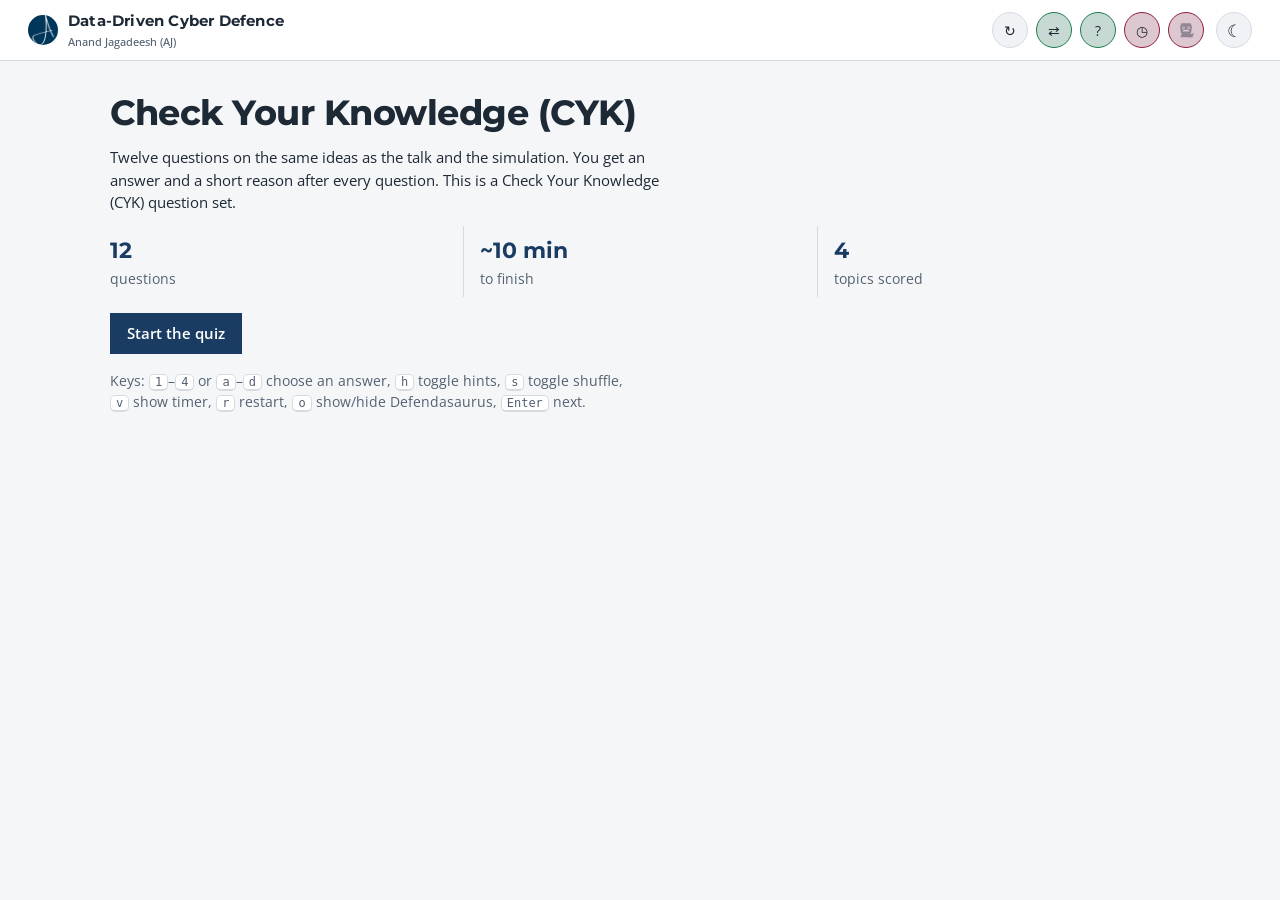
==== cyk.html @ dbe79b15 "Calling all quiz stuff as CYK (Check Your Knowledge) instead of practice quiz. Also, changing the ti" ====
<!doctype html>
<html lang="en" data-theme="light">
<head>
  <meta charset="utf-8">
  <meta name="viewport" content="width=device-width,initial-scale=1,viewport-fit=cover">
  <title>Data-Driven Cyber Defence | Check Your Knowledge (CYK) | Anand Jagadeesh (AJ)</title>
  <link rel="icon" href="favicons/favicon.ico">
  <link rel="preconnect" href="https://fonts.googleapis.com">
  <link rel="preconnect" href="https://fonts.gstatic.com" crossorigin>
  <link rel="stylesheet" href="https://fonts.googleapis.com/css2?family=Montserrat:wght@400;500;600;700;800&family=Open+Sans:wght@400;500;600;700;800&display=swap">
  <link rel="stylesheet" href="css/cyk.css">
  <link rel="stylesheet" href="css/toggle_status.css">
  <link rel="stylesheet" href="css/defendasaurus.css">
</head>
<body>
<header class="top">
  <div class="brand"><img class="brand-icon" src="favicons/favicon.png" alt="" aria-hidden="true"><span><a class="brand-home" href="index.html">Data-Driven Cyber Defence</a><small><a href="https://anandj.xyz">Anand Jagadeesh (AJ)</a></small></span></div>
  <div class="quiz-tools" aria-label="Quiz controls">
    <button class="btn" type="button" id="resetQuiz" data-shortcut="r" aria-keyshortcuts="r" title="Restart quiz (r)" aria-label="Restart quiz">↻</button>
    <button class="btn toggle-status" type="button" id="shuffleToggle" data-shortcut="s" aria-keyshortcuts="s" aria-pressed="true" title="Shuffle question and answer order (s)" aria-label="Shuffle question and answer order">⇄</button>
    <button class="btn toggle-status" type="button" id="hintToggle" data-shortcut="h" aria-keyshortcuts="h" aria-pressed="true" title="Disable hints (h)" aria-label="Disable hints">?</button>
    <button class="btn toggle-status" type="button" id="timerToggle" data-shortcut="v" aria-keyshortcuts="v" aria-expanded="false" aria-controls="timerPanel" title="Show timer (v)" aria-label="Show timer">◷</button>
    <span class="timer-panel" id="timerPanel" hidden>
      <span class="pace" id="quizPace" aria-label="Quiz elapsed time"><b id="quizClock">00:00</b><span> / 10:00</span></span>
    </span>
  </div>
  <button class="btn theme-btn" id="themeSwitch" data-shortcut="t" aria-keyshortcuts="t" aria-pressed="false" aria-label="Switch to dark theme" title="Switch theme (t)">☾</button>
</header>
<main id="app" aria-live="polite"></main>
<script src="js/cyk.js"></script>
<script src="js/defendasaurus.js" data-default-visible="false" data-answer-feedback="true"></script>
</body>
</html>
---- css/cyk.css ----
:root{box-sizing:border-box}html{scroll-padding-top:env(safe-area-inset-top,0px)}body{margin:0;padding:0;font:14px -apple-system,BlinkMacSystemFont,sans-serif}img{max-width:100%}[hidden]:not([hidden=until-found i]){display:none!important}

/* Layout: one centred column, top bar with theme switch, one question per screen, results grouped by topic. */
:root{
  color-scheme:light;
  --bg:#f5f6f8;--surface:#ffffff;--surface2:#f0f2f5;--line:#d6dbe2;--text:#1e2936;--muted:#536171;
  --navy:#1a3c63;--green:#1f7a4d;--maroon:#8f1d3f;--orange:#df8420;--purple:#5b2c72;
  --accent:var(--navy);--accent-ink:#ffffff;--good:var(--green);--bad:var(--maroon);--warn:var(--orange);--warn-ink:#5a3004;
  --good-bg:#e3f2ea;--bad-bg:#f7e4ea;--focus:var(--orange);--top:#ffffff;--shadow:0 4px 14px rgba(26,40,58,.08);
  --g-t:var(--green);--m-t:var(--maroon);--n-t:var(--navy);--p-t:var(--purple);
  --display:"Montserrat",Arial,sans-serif;--body:"Open Sans",Arial,sans-serif;--mono:monospace;
}
:root[data-theme="dark"]{
  color-scheme:dark;
  --bg:#111820;--surface:#1b2632;--surface2:#222f3d;--line:#394653;--text:#edf1f5;--muted:#b0bbc7;
  --g-t:color-mix(in srgb,var(--green) 50%,#fff);--m-t:color-mix(in srgb,var(--maroon) 45%,#fff);
  --n-t:color-mix(in srgb,var(--navy) 38%,#fff);--p-t:color-mix(in srgb,var(--purple) 45%,#fff);
  --accent:color-mix(in srgb,var(--navy) 70%,#fff);--accent-ink:#06101c;--good:#5fcf93;--bad:#ee8fab;--warn:#df8420;--warn-ink:#ffd9a8;
  --good-bg:#14301f;--bad-bg:#3a1824;--focus:#f0a04a;--top:#18222c;--shadow:0 4px 14px rgba(0,0,0,.2)
}
*{box-sizing:border-box;scrollbar-width:none;-ms-overflow-style:none}
*::-webkit-scrollbar{display:none;width:0;height:0}
body{display:flex;flex-direction:column;min-height:100vh;height:100vh;height:100svh;overflow:hidden;background:var(--bg);color:var(--text);font-family:var(--body);font-size:15px;line-height:1.5;margin:0;
  padding:env(safe-area-inset-top,0px) env(safe-area-inset-right,0px) env(safe-area-inset-bottom,0px) env(safe-area-inset-left,0px)}
.top{position:relative;flex:none;z-index:30;width:100%;margin:0;display:flex;justify-content:space-between;align-items:center;gap:12px;padding:10px 28px;flex-wrap:wrap;background:var(--top);border-bottom:1px solid var(--line)}
.brand{display:flex;align-items:center;gap:10px;font-family:var(--display);font-size:15px;font-weight:700;letter-spacing:.2px;text-decoration:none;color:var(--text)}
.brand-home{color:inherit;text-decoration:none}
.brand-icon{width:30px;height:30px;flex:none;object-fit:cover;border-radius:50%}
.brand small{display:block;font-family:var(--body);font-size:11px;font-weight:500;letter-spacing:0;color:var(--muted);margin:1px 0 0}
.brand small a{color:inherit;text-decoration:none}
.btn{background:var(--surface2);color:var(--text);border:1px solid var(--line);border-radius:8px;padding:6px 11px;cursor:pointer;font-size:14px;min-height:36px}
.btn:hover{border-color:var(--muted)}
.btn.theme-btn{width:32px;height:32px;min-width:32px;margin:0;padding:0;display:grid;place-items:center;font-size:17px;line-height:1}
.top button.btn,.top a.btn{width:36px;height:36px;min-width:36px;padding:0;border-radius:50%;display:grid;place-items:center}
.quiz-tools{display:flex;align-items:center;gap:8px;margin-left:auto}
.top .quiz-tools button.btn{width:36px;height:36px;min-width:36px;min-height:36px;padding:0;border:1px solid var(--line);border-radius:50%;background:var(--surface2);color:var(--text);font-size:14px;font-weight:400;display:grid;place-items:center}
.timer-panel{display:flex;align-items:center;gap:8px}
.timer-panel[hidden]{display:none}
.pace{font-family:var(--mono);font-size:13px;color:var(--muted);padding:0 4px;white-space:nowrap}
.pace b{color:inherit}
.pace.on-pace{color:var(--good)}.pace.early{color:var(--n-t)}.pace.delayed{color:var(--warn)}
main{flex:1 1 auto;min-height:0;width:100%;max-width:1120px;overflow-y:auto;margin:0 auto;padding:clamp(16px,3vh,30px) 30px}
h1,h2{font-family:var(--display);line-height:1.2;text-wrap:balance;margin:0 0 12px}
h1{font-size:clamp(28px,6vw,35px);letter-spacing:-.5px;font-weight:750}
h2{font-size:clamp(21px,4.4vw,26px)}
p{margin:0 0 12px;max-width:65ch}
.muted{color:var(--muted)}
button{font-family:inherit}
:focus-visible{outline:3px solid var(--focus);outline-offset:2px}
.btn:not(.theme-btn):not(.ghost),.btn.primary{font:inherit;font-weight:600;border:1px solid transparent;background:var(--accent);color:var(--accent-ink);border-radius:0;padding:8px 16px;cursor:pointer;min-height:40px}
.btn.ghost{background:transparent;color:var(--accent);border-color:var(--line)}
.btn{border-radius:0}
.btn:disabled{opacity:.45;cursor:not-allowed}
.row{display:flex;gap:10px;flex-wrap:wrap;margin-top:16px}
.intro{padding:4px 0}
.facts{display:grid;grid-template-columns:repeat(auto-fit,minmax(150px,1fr));gap:0;margin:12px 0 16px}
.fact{background:transparent;border:0;border-left:1px solid var(--line);border-radius:0;padding:8px 16px}
.fact:first-child{border-left:0;padding-left:0}
.fact b{display:block;font-family:var(--display);font-size:22px;color:var(--accent)}
.fact span{font-size:14px;color:var(--muted)}
.opts-set{display:flex;flex-direction:column;gap:8px;margin:14px 0}
.opts-set label{display:flex;gap:10px;align-items:flex-start;font-size:15px;cursor:pointer}
.opts-set input{margin-top:4px;width:18px;height:18px;accent-color:var(--accent)}
.progress{display:flex;align-items:center;gap:12px;margin:0 0 10px;font-family:var(--mono);font-size:13px;color:var(--muted)}
.bar{flex:1;height:8px;background:var(--surface2);border-radius:999px;overflow:hidden;border:1px solid var(--line)}
.bar i{display:block;height:100%;background:var(--accent);width:0;transition:width .3s}
.card{background:transparent;border:0;border-radius:0;padding:8px 0}
.tag{display:inline-block;font-family:var(--mono);font-size:12px;letter-spacing:.06em;text-transform:uppercase;padding:3px 9px;border-radius:999px;border:1px solid var(--line);margin-bottom:12px}
.t-data{color:var(--g-t);border-color:var(--g-t)}.t-resp{color:var(--m-t);border-color:var(--m-t)}
.t-human{color:var(--p-t);border-color:var(--p-t)}.t-mat{color:var(--n-t);border-color:var(--n-t)}
.q{font-size:clamp(18px,3.6vw,21px);font-weight:500;line-height:1.35;margin:0 0 12px}
.choices{display:flex;flex-direction:column;gap:7px;margin:0;padding:0;list-style:none}
.choice{display:grid;grid-template-columns:30px 1fr;gap:12px;align-items:start;width:100%;text-align:left;font:inherit;font-size:16px;color:var(--text);
  background:var(--surface);border:1px solid var(--line);border-radius:0;padding:9px 12px;cursor:pointer;min-height:42px}
.choice:hover:not(:disabled){border-color:var(--accent)}
.choice .k{width:28px;height:28px;border-radius:0;background:var(--surface2);display:grid;place-items:center;font-family:var(--mono);font-size:13px;font-weight:500}
.choice:disabled{cursor:default}
.choice.right{border-color:var(--good);background:var(--good-bg)}
.choice.right .k{background:var(--good);color:var(--bg)}
.choice.wrong{border-color:var(--bad);background:var(--bad-bg)}
.choice.wrong .k{background:var(--bad);color:var(--bg)}
.choice.dim{opacity:.6}
.hintbox,.fb{margin-top:10px;border-radius:0;padding:10px 12px;font-size:15px}
.hintbox{background:var(--surface2);border-left:4px solid var(--warn)}
.question-layout{display:grid;grid-template-columns:minmax(0,1fr) minmax(210px,.34fr);gap:clamp(18px,3vw,36px);align-items:start}
.question-main{min-width:0}
.question-aside{min-width:0;border-left:1px solid var(--line);padding-left:clamp(14px,2vw,24px)}
.question-aside h2{font-size:17px;margin:0 0 8px}
.question-aside .row{margin-top:0}
.question-aside .hintbox{margin:0}
.question-aside .btn{min-height:36px;padding:6px 12px}
.fb.ok{background:var(--good-bg);border-left:4px solid var(--good)}
.fb.no{background:var(--bad-bg);border-left:4px solid var(--bad)}
.fb b{display:block;margin-bottom:4px}
.fb p:last-child{margin:0}
.score{font-family:var(--display);font-size:clamp(44px,12vw,72px);line-height:1;color:var(--accent);margin:4px 0 6px}
.topics{display:grid;gap:10px;margin:16px 0}
.topic{display:grid;grid-template-columns:minmax(0,1fr) auto;gap:6px 12px;align-items:center}
.topic .meter{grid-column:1/-1;height:10px;border-radius:999px;background:var(--surface2);overflow:hidden;border:1px solid var(--line)}
.topic .meter i{display:block;height:100%;background:var(--good)}
.topic.low .meter i{background:var(--warn)}
.topic b{font-size:15px}.topic span{font-family:var(--mono);font-size:14px}
.review{margin:18px 0 0;padding:0;list-style:none;display:grid;gap:8px}
.review li{display:grid;grid-template-columns:24px minmax(0,1fr);gap:8px;font-size:15px;border-top:1px solid var(--line);padding-top:8px}
.review .m{font-weight:700}.review .y{color:var(--good)}.review .n{color:var(--bad)}
.kbd{font-family:var(--mono);font-size:12px;border:1px solid var(--line);border-bottom-width:2px;border-radius:5px;padding:0 5px;background:var(--surface)}
@media (max-width:680px){
  .top{gap:8px;padding:8px 14px}
  .brand{max-width:calc(100% - 180px);overflow:hidden}
  .quiz-tools{gap:4px}
  .question-layout{grid-template-columns:1fr;gap:14px}
  .question-aside{border-left:0;border-top:1px solid var(--line);padding:12px 0 0}
  main{padding:16px 22px}
  .facts{grid-template-columns:repeat(3,minmax(0,1fr))}
  .fact{padding:6px 10px}
}
@media (max-height:680px){
  .top{padding-top:6px;padding-bottom:6px}
  main{padding-top:12px;padding-bottom:12px}
  .q{margin-bottom:8px}
  .choices{gap:5px}
  .choice{padding:7px 10px;min-height:36px;font-size:15px}
  .hintbox,.fb{margin-top:8px;padding:8px 10px;font-size:14px}
  .question-aside{font-size:15px}
  .site-footer{padding-top:4px;padding-bottom:4px}
}
@media (prefers-reduced-motion:reduce){.bar i{transition:none}}
---- css/toggle_status.css ----
.btn.toggle-status[aria-pressed="true"]:not(.ghost),
.btn.toggle-status[aria-expanded="true"]:not(.ghost){
  background:color-mix(in srgb,var(--g-t) 20%,var(--surface2));
  border-color:var(--g-t);
  color:var(--text);
}
.btn.toggle-status[aria-pressed="false"]:not(.ghost),
.btn.toggle-status[aria-expanded="false"]:not(.ghost){
  background:color-mix(in srgb,var(--m-t) 20%,var(--surface2));
  border-color:var(--m-t);
  color:var(--text);
}
---- css/defendasaurus.css ----
/* Defendasaurus mascot (js/defendasaurus.js) - shared by every page */
.pg-wrap{position:fixed;right:18px;bottom:var(--pg-bottom,38px);width:var(--pg-size,84px);aspect-ratio:1;z-index:15;pointer-events:none}
.pg-wrap.off{display:none}
.defendasaurus{display:block;width:100%;height:100%;pointer-events:none;overflow:visible;transform-origin:50% 80%;-webkit-user-select:none;user-select:none;
  --pg-pink:var(--m-t,#8f1d3f);--pg-blue:var(--n-t,#1a3c63);--pg-beak:var(--orange,#df8420)}
.defendasaurus .pg-bob{pointer-events:auto;cursor:pointer;animation:pg-bob 3s ease-in-out infinite}
.defendasaurus .pg-pupils{transform-box:fill-box;transform-origin:center;animation:pg-blink 5s infinite}
.defendasaurus.still .pg-bob,.defendasaurus.still .pg-pupils{animation:none}
.defendasaurus .pg-pink{fill:var(--pg-pink)}
.defendasaurus .pg-pink-d{fill:color-mix(in srgb,var(--pg-pink) 78%,#000)}
.defendasaurus .pg-blue{fill:var(--pg-blue)}
.defendasaurus .pg-blue-d{fill:color-mix(in srgb,var(--pg-blue) 78%,#000)}
.defendasaurus .pg-beak{fill:var(--pg-beak)}
.defendasaurus .pg-nostril{fill:color-mix(in srgb,var(--pg-beak) 45%,#000)}
@keyframes pg-bob{50%{transform:translateY(-3px)}}
@keyframes pg-blink{0%,94%,100%{transform:scaleY(1)}97%{transform:scaleY(.1)}}

/* animations (each one is paired with a line of speech in js/defendasaurus.js) */
.defendasaurus.pg-vibrate{animation:pg-vibrate .07s linear 14}
.defendasaurus.pg-hop{animation:pg-hop .7s ease-out}
.defendasaurus.pg-cheer{animation:pg-cheer 1s ease-out}
.defendasaurus.pg-wiggle{animation:pg-wiggle .9s ease-in-out}
.defendasaurus.pg-scan{animation:pg-scan 1.6s ease-in-out}
.defendasaurus.pg-nod{animation:pg-nod 1.2s ease-in-out}
.defendasaurus.pg-no{animation:pg-no .7s linear}
.defendasaurus.pg-think{animation:pg-think 1.8s ease-in-out}
.defendasaurus.pg-reboot{animation:pg-reboot 1.4s ease-in-out}
.defendasaurus.pg-sleep{animation:pg-sleep 2.2s ease-in-out}
.defendasaurus.pg-sidestep{animation:pg-sidestep 1.3s ease-in-out}
.defendasaurus.pg-jog{animation:pg-jog .2s ease-in-out 8}
.defendasaurus.pg-alert{animation:pg-alert 1.2s ease-in-out}
.defendasaurus.pg-loading{animation:pg-loading .5s ease-in-out 3}
.defendasaurus.pg-glitch{animation:pg-glitch 1s steps(1,end)}
.defendasaurus.pg-flip{animation:pg-flip .9s ease-in-out}
.defendasaurus.pg-squash{animation:pg-squash .9s ease-in-out}
.defendasaurus.pg-rainbow{animation:pg-rainbow 1.3s linear}
.defendasaurus.pg-pulse{animation:pg-pulse 1s ease-in-out}
.defendasaurus.pg-float{animation:pg-float 1.6s ease-in-out}
@keyframes pg-vibrate{0%,100%{transform:translate(-2px,1px) rotate(-1.2deg)}25%{transform:translate(2px,-1px) rotate(1.2deg)}50%{transform:translate(-2px,-1px) rotate(1.2deg)}75%{transform:translate(2px,1px) rotate(-1.2deg)}}
@keyframes pg-hop{30%{transform:translateY(-26px)}55%{transform:translateY(0)}75%{transform:translateY(-9px)}100%{transform:translateY(0)}}
@keyframes pg-cheer{20%,60%{transform:translateY(-24px) rotate(-6deg)}40%,80%{transform:translateY(0) rotate(6deg)}100%{transform:none}}
@keyframes pg-wiggle{20%{transform:rotate(-12deg)}40%{transform:rotate(10deg)}60%{transform:rotate(-8deg)}80%{transform:rotate(5deg)}}
@keyframes pg-scan{15%,30%{transform:translateX(-12px) rotate(-7deg)}55%,75%{transform:translateX(12px) rotate(7deg)}100%{transform:none}}
@keyframes pg-nod{20%,60%{transform:translateY(7px) scale(1.04,.92)}40%,80%{transform:none}}
@keyframes pg-no{10%,50%,90%{transform:translateX(-6px) rotate(-4deg)}30%,70%{transform:translateX(6px) rotate(4deg)}}
@keyframes pg-think{20%,80%{transform:rotate(11deg) translateX(4px)}}
@keyframes pg-reboot{
  0%{transform:none;filter:none}
  25%{transform:scale(1.05,.04);filter:brightness(2)}
  45%,60%{transform:scale(.04,.04);filter:brightness(3);opacity:0}
  80%{transform:scale(1.1);opacity:1;filter:brightness(1.6)}
  100%{transform:none;filter:none;opacity:1}}
@keyframes pg-sleep{0%{transform:none}25%,75%{transform:rotate(-9deg) translateY(5px) scaleY(.96)}50%{transform:rotate(-6deg) translateY(8px) scaleY(.93)}100%{transform:none}}
@keyframes pg-sidestep{20%{transform:translateX(-20px)}45%{transform:translateX(20px)}70%{transform:translateX(-10px)}100%{transform:none}}
@keyframes pg-jog{50%{transform:translateY(-6px) rotate(2deg)}}
@keyframes pg-alert{0%,100%{transform:none;filter:none}15%{transform:translateY(-14px) scale(1.08);filter:hue-rotate(-50deg) saturate(2.5)}30%,50%,70%{transform:translateX(-5px);filter:hue-rotate(-50deg) saturate(2.5)}40%,60%,80%{transform:translateX(5px);filter:hue-rotate(-50deg) saturate(2.5)}}
@keyframes pg-loading{50%{opacity:.35}}
@keyframes pg-glitch{
  0%,100%{transform:none;filter:none}
  15%{transform:translateX(-6px) skewX(12deg);filter:hue-rotate(90deg)}
  30%{transform:translateX(5px) scaleY(.85);filter:hue-rotate(200deg) saturate(2)}
  45%{transform:translateX(-3px) skewX(-10deg);filter:invert(.2) hue-rotate(40deg)}
  60%{transform:translateY(-4px);filter:hue-rotate(300deg)}
  75%{transform:translateX(4px) scaleX(1.12);filter:saturate(2.5)}}
@keyframes pg-flip{50%{transform:scaleX(-1)}100%{transform:scaleX(1)}}
@keyframes pg-squash{20%{transform:scale(1.25,.7)}45%{transform:scale(.8,1.3) translateY(-12px)}70%{transform:scale(1.15,.85)}100%{transform:none}}
@keyframes pg-rainbow{to{filter:hue-rotate(360deg)}}
@keyframes pg-pulse{25%,75%{transform:scale(1.35)}50%{transform:scale(.9)}}
@keyframes pg-float{30%,70%{transform:translateY(-50px) rotate(6deg)}50%{transform:translateY(-54px) rotate(-6deg)}100%{transform:none}}

/* speech bubble */
.pg-bubble{position:absolute;right:0;bottom:calc(100% + 4px);width:max-content;max-width:200px;padding:7px 11px;border-radius:12px;background:var(--surface,#fff);color:var(--text,#1e2936);border:1px solid var(--line,#d6dbe2);box-shadow:var(--shadow,0 4px 14px rgba(0,0,0,.15));font:600 13px/1.35 var(--font,Arial,sans-serif);pointer-events:none;opacity:0;transform:translateY(6px);transition:opacity .2s,transform .2s}
.pg-bubble::after{content:"";position:absolute;right:28px;bottom:-6px;width:10px;height:10px;background:var(--surface,#fff);border:solid var(--line,#d6dbe2);border-width:0 1px 1px 0;transform:rotate(45deg)}
.pg-bubble.show{opacity:1;transform:none}

/* size buttons */
.pg-ctrl{position:absolute;top:100%;left:50%;transform:translateX(-50%);display:flex;gap:6px;padding-top:2px;pointer-events:auto;visibility:hidden;opacity:0;transition:opacity .2s,visibility 0s .2s}
.pg-wrap.ctrls .pg-ctrl,.pg-ctrl:focus-within{visibility:visible;opacity:1;transition-delay:0s}
.pg-btn{width:22px;height:22px;padding:0;border-radius:50%;border:1px solid var(--line,#d6dbe2);background:var(--surface,#fff);color:var(--text,#1e2936);font:700 14px/1 var(--font,Arial,sans-serif);cursor:pointer;box-shadow:var(--shadow,0 2px 6px rgba(0,0,0,.15));display:grid;place-items:center}
.pg-btn:hover{background:var(--surface2,#f0f2f5)}
.pg-btn:focus-visible{outline:2px solid var(--primary,var(--n-t,#1a3c63));outline-offset:1px}


@media (max-width:600px){.pg-wrap{--pg-size:60px;right:10px}}

/* show / hide button lives in the page header (uses that page's .btn style) */
.pg-toggle{display:inline-grid;place-items:center;color:var(--text,#1e2936)}
.pg-toggle svg{display:block}
.pg-toggle.is-off svg{opacity:.4}
.top>.pg-toggle{margin-left:auto}
.top>.pg-toggle+#themeSwitch{margin-left:0}
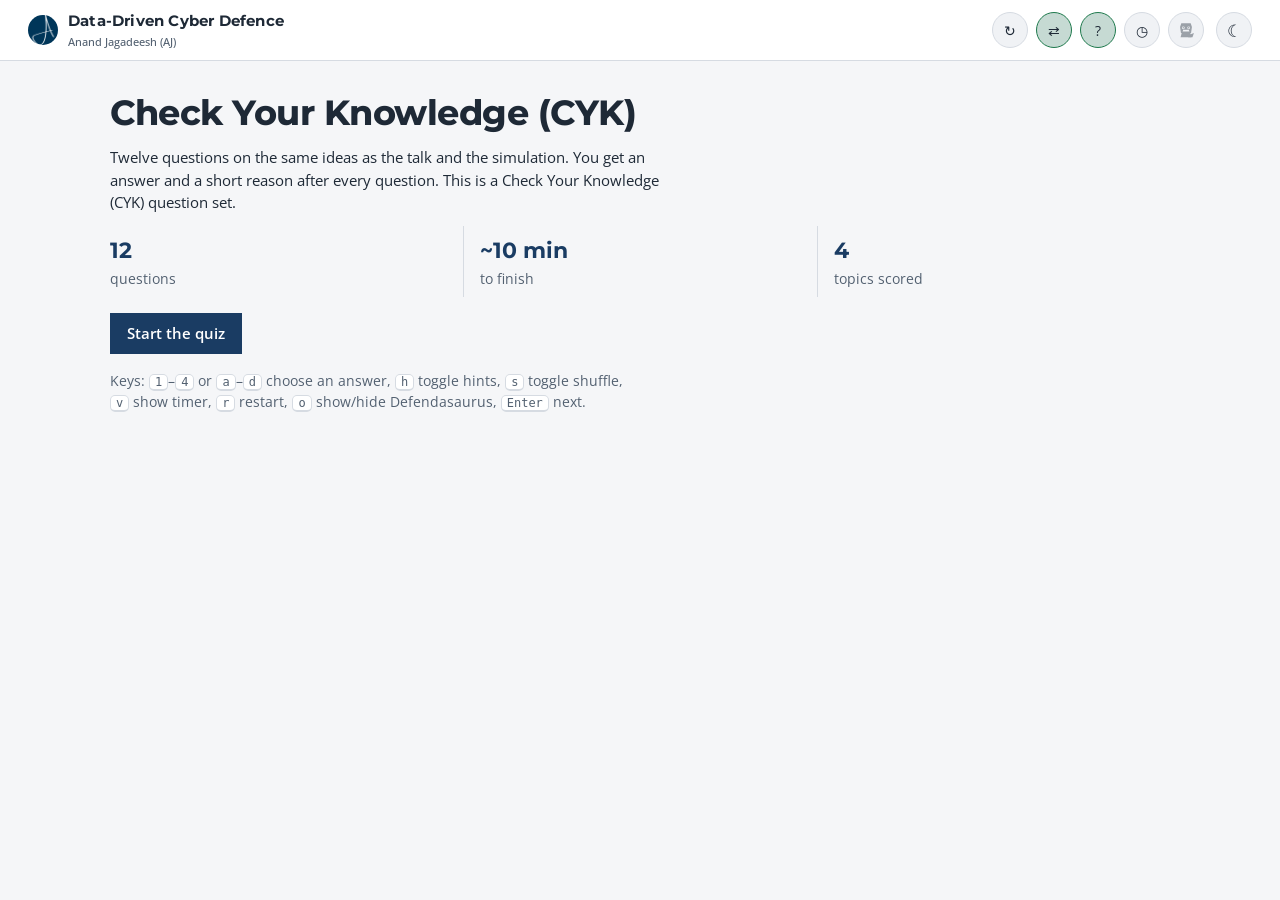
==== commit eb1fc403: "Added all new functionalities and set everything up to match the improvement comments from users" ====
--- a/cyk.html
+++ b/cyk.html
@@ -8,13 +8,14 @@
   <link rel="preconnect" href="https://fonts.googleapis.com">
   <link rel="preconnect" href="https://fonts.gstatic.com" crossorigin>
   <link rel="stylesheet" href="https://fonts.googleapis.com/css2?family=Montserrat:wght@400;500;600;700;800&family=Open+Sans:wght@400;500;600;700;800&display=swap">
+  <link rel="stylesheet" href="css/color-theme.css">
   <link rel="stylesheet" href="css/cyk.css">
   <link rel="stylesheet" href="css/toggle_status.css">
   <link rel="stylesheet" href="css/defendasaurus.css">
 </head>
 <body>
 <header class="top">
-  <div class="brand"><img class="brand-icon" src="favicons/favicon.png" alt="" aria-hidden="true"><span><a class="brand-home" href="index.html">Data-Driven Cyber Defence</a><small><a href="https://anandj.xyz">Anand Jagadeesh (AJ)</a></small></span></div>
+  <div class="brand"><img class="brand-icon" src="favicons/favicon.png" alt="" aria-hidden="true"><span><a class="brand-home" href="index.html">Data-Driven Cyber Defence</a><small><a href="https://anandj.xyz" target="_blank">Anand Jagadeesh (AJ)</a></small></span></div>
   <div class="quiz-tools" aria-label="Quiz controls">
     <button class="btn" type="button" id="resetQuiz" data-shortcut="r" aria-keyshortcuts="r" title="Restart quiz (r)" aria-label="Restart quiz">↻</button>
     <button class="btn toggle-status" type="button" id="shuffleToggle" data-shortcut="s" aria-keyshortcuts="s" aria-pressed="true" title="Shuffle question and answer order (s)" aria-label="Shuffle question and answer order">⇄</button>
--- a/css/color-theme.css
+++ b/css/color-theme.css
@@ -0,0 +1,124 @@
+:root {
+  --white: #fff;
+  --black: #000;
+  --deep-ink: #1a1205;
+  --green: #1f7a4d;
+  --maroon: #8f1d3f;
+  --orange: #df8420;
+  --navy: #1a3c63;
+  --purple: #5b2c72;
+  --print-bg: var(--white);
+  --print-ink: #131f2e;
+  --print-muted: #46566a;
+  --print-line: #cbd5e1;
+  --print-border: #bbb;
+  --print-heading: var(--navy);
+  --title-muted: rgba(255, 255, 255, .75);
+  --orange-ink: var(--deep-ink);
+  --mascot-eye: #1e2936;
+  --mascot-pink-dark: color-mix(in srgb, var(--maroon) 78%, var(--black));
+  --mascot-blue-dark: color-mix(in srgb, var(--navy) 78%, var(--black));
+  --mascot-beak-dark: color-mix(in srgb, var(--orange) 45%, var(--black));
+  --status-on-bg: color-mix(in srgb, var(--g-t) 20%, var(--surface2));
+  --green-wash: color-mix(in srgb, var(--green) 7%, transparent);
+  --orange-wash: color-mix(in srgb, var(--orange) 7%, transparent);
+  --chart-green: var(--green);
+  --chart-maroon: var(--maroon);
+  --chart-orange: var(--orange);
+  --chart-navy: var(--navy);
+  --chart-purple: var(--purple);
+  --chart-ink: var(--white);
+  --accent-chart: var(--chart-navy);
+  --focus: var(--orange);
+}
+
+:root[data-theme="light"] {
+  color-scheme: light;
+  --bg: #f5f6f8;
+  --stage: var(--bg);
+  --surface: #fff;
+  --surface2: #f0f2f5;
+  --text: #1e2936;
+  --muted: #536171;
+  --line: #d6dbe2;
+  --g-t: var(--green);
+  --m-t: var(--maroon);
+  --n-t: var(--navy);
+  --p-t: var(--purple);
+  --o-t: color-mix(in srgb, var(--orange) 68%, var(--black));
+  --top: #fff;
+  --shadow: 0 4px 14px rgba(26, 40, 58, .08);
+  --primary: var(--navy);
+  --on-primary: var(--white);
+  --accent: var(--navy);
+  --accent-ink: var(--white);
+  --good: var(--green);
+  --bad: var(--maroon);
+  --warn: var(--orange);
+  --warn-ink: #5a3004;
+  --good-bg: #e3f2ea;
+  --bad-bg: #f7e4ea;
+  --toast-bg: var(--navy);
+  --toast-ink: var(--white);
+}
+
+:root[data-theme="dark"] {
+  color-scheme: dark;
+  --bg: #111820;
+  --stage: var(--bg);
+  --surface: #1b2632;
+  --surface2: #222f3d;
+  --text: #edf1f5;
+  --muted: #b0bbc7;
+  --line: #394653;
+  --g-t: color-mix(in srgb, var(--green) 50%, var(--white));
+  --m-t: color-mix(in srgb, var(--maroon) 45%, var(--white));
+  --n-t: color-mix(in srgb, var(--navy) 38%, var(--white));
+  --p-t: color-mix(in srgb, var(--purple) 45%, var(--white));
+  --o-t: color-mix(in srgb, var(--orange) 90%, var(--white));
+  --top: #18222c;
+  --shadow: 0 4px 14px rgba(0, 0, 0, .2);
+  --primary: color-mix(in srgb, var(--navy) 55%, var(--white));
+  --on-primary: #06101c;
+  --accent: var(--primary);
+  --accent-ink: var(--on-primary);
+  --good: #5fcf93;
+  --bad: #ee8fab;
+  --warn: var(--orange);
+  --warn-ink: #ffd9a8;
+  --good-bg: #14301f;
+  --bad-bg: #3a1824;
+  --focus: #f0a04a;
+  --chart-green: #319365;
+  --chart-maroon: #d15e79;
+  --chart-orange: #df8420;
+  --chart-navy: #4a83c4;
+  --chart-purple: #a47bc0;
+  --chart-ink: var(--bg);
+  --toast-bg: var(--surface2);
+  --toast-ink: var(--text);
+}
+
+:root[data-palette="deck"][data-theme="light"] {
+  --bg: #e9edf3;
+  --stage: #f6f8fb;
+  --surface: #fff;
+  --surface2: #eef2f7;
+  --text: #131f2e;
+  --muted: #46566a;
+  --line: #cbd5e1;
+  --top: #fff;
+  --shadow: 0 10px 30px rgba(26, 60, 99, .14);
+}
+
+:root[data-palette="deck"][data-theme="dark"] {
+  --bg: #060d17;
+  --stage: #0b1626;
+  --surface: #122339;
+  --surface2: #182d49;
+  --text: #e8eef6;
+  --muted: #a8b7c9;
+  --line: #2a4262;
+  --top: #0d1b2e;
+  --shadow: 0 10px 30px rgba(0, 0, 0, .5);
+}
--- a/css/cyk.css
+++ b/css/cyk.css
@@ -1,22 +1,6 @@
 :root{box-sizing:border-box}html{scroll-padding-top:env(safe-area-inset-top,0px)}body{margin:0;padding:0;font:14px -apple-system,BlinkMacSystemFont,sans-serif}img{max-width:100%}[hidden]:not([hidden=until-found i]){display:none!important}
-
-/* Layout: one centred column, top bar with theme switch, one question per screen, results grouped by topic. */
 :root{
-  color-scheme:light;
-  --bg:#f5f6f8;--surface:#ffffff;--surface2:#f0f2f5;--line:#d6dbe2;--text:#1e2936;--muted:#536171;
-  --navy:#1a3c63;--green:#1f7a4d;--maroon:#8f1d3f;--orange:#df8420;--purple:#5b2c72;
-  --accent:var(--navy);--accent-ink:#ffffff;--good:var(--green);--bad:var(--maroon);--warn:var(--orange);--warn-ink:#5a3004;
-  --good-bg:#e3f2ea;--bad-bg:#f7e4ea;--focus:var(--orange);--top:#ffffff;--shadow:0 4px 14px rgba(26,40,58,.08);
-  --g-t:var(--green);--m-t:var(--maroon);--n-t:var(--navy);--p-t:var(--purple);
   --display:"Montserrat",Arial,sans-serif;--body:"Open Sans",Arial,sans-serif;--mono:monospace;
-}
-:root[data-theme="dark"]{
-  color-scheme:dark;
-  --bg:#111820;--surface:#1b2632;--surface2:#222f3d;--line:#394653;--text:#edf1f5;--muted:#b0bbc7;
-  --g-t:color-mix(in srgb,var(--green) 50%,#fff);--m-t:color-mix(in srgb,var(--maroon) 45%,#fff);
-  --n-t:color-mix(in srgb,var(--navy) 38%,#fff);--p-t:color-mix(in srgb,var(--purple) 45%,#fff);
-  --accent:color-mix(in srgb,var(--navy) 70%,#fff);--accent-ink:#06101c;--good:#5fcf93;--bad:#ee8fab;--warn:#df8420;--warn-ink:#ffd9a8;
-  --good-bg:#14301f;--bad-bg:#3a1824;--focus:#f0a04a;--top:#18222c;--shadow:0 4px 14px rgba(0,0,0,.2)
 }
 *{box-sizing:border-box;scrollbar-width:none;-ms-overflow-style:none}
 *::-webkit-scrollbar{display:none;width:0;height:0}
--- a/css/toggle_status.css
+++ b/css/toggle_status.css
@@ -1,12 +1,6 @@
 .btn.toggle-status[aria-pressed="true"]:not(.ghost),
 .btn.toggle-status[aria-expanded="true"]:not(.ghost){
-  background:color-mix(in srgb,var(--g-t) 20%,var(--surface2));
+  background:var(--status-on-bg);
   border-color:var(--g-t);
   color:var(--text);
 }
-.btn.toggle-status[aria-pressed="false"]:not(.ghost),
-.btn.toggle-status[aria-expanded="false"]:not(.ghost){
-  background:color-mix(in srgb,var(--m-t) 20%,var(--surface2));
-  border-color:var(--m-t);
-  color:var(--text);
-}
--- a/css/defendasaurus.css
+++ b/css/defendasaurus.css
@@ -1,21 +1,19 @@
-/* Defendasaurus mascot (js/defendasaurus.js) - shared by every page */
 .pg-wrap{position:fixed;right:18px;bottom:var(--pg-bottom,38px);width:var(--pg-size,84px);aspect-ratio:1;z-index:15;pointer-events:none}
 .pg-wrap.off{display:none}
 .defendasaurus{display:block;width:100%;height:100%;pointer-events:none;overflow:visible;transform-origin:50% 80%;-webkit-user-select:none;user-select:none;
-  --pg-pink:var(--m-t,#8f1d3f);--pg-blue:var(--n-t,#1a3c63);--pg-beak:var(--orange,#df8420)}
+  --pg-pink:var(--m-t);--pg-blue:var(--n-t);--pg-beak:var(--orange)}
 .defendasaurus .pg-bob{pointer-events:auto;cursor:pointer;animation:pg-bob 3s ease-in-out infinite}
 .defendasaurus .pg-pupils{transform-box:fill-box;transform-origin:center;animation:pg-blink 5s infinite}
 .defendasaurus.still .pg-bob,.defendasaurus.still .pg-pupils{animation:none}
 .defendasaurus .pg-pink{fill:var(--pg-pink)}
-.defendasaurus .pg-pink-d{fill:color-mix(in srgb,var(--pg-pink) 78%,#000)}
+.defendasaurus .pg-pink-d{fill:var(--mascot-pink-dark)}
 .defendasaurus .pg-blue{fill:var(--pg-blue)}
-.defendasaurus .pg-blue-d{fill:color-mix(in srgb,var(--pg-blue) 78%,#000)}
+.defendasaurus .pg-blue-d{fill:var(--mascot-blue-dark)}
 .defendasaurus .pg-beak{fill:var(--pg-beak)}
-.defendasaurus .pg-nostril{fill:color-mix(in srgb,var(--pg-beak) 45%,#000)}
+.defendasaurus .pg-nostril{fill:var(--mascot-beak-dark)}
 @keyframes pg-bob{50%{transform:translateY(-3px)}}
 @keyframes pg-blink{0%,94%,100%{transform:scaleY(1)}97%{transform:scaleY(.1)}}
 
-/* animations (each one is paired with a line of speech in js/defendasaurus.js) */
 .defendasaurus.pg-vibrate{animation:pg-vibrate .07s linear 14}
 .defendasaurus.pg-hop{animation:pg-hop .7s ease-out}
 .defendasaurus.pg-cheer{animation:pg-cheer 1s ease-out}
@@ -68,24 +66,25 @@
 @keyframes pg-pulse{25%,75%{transform:scale(1.35)}50%{transform:scale(.9)}}
 @keyframes pg-float{30%,70%{transform:translateY(-50px) rotate(6deg)}50%{transform:translateY(-54px) rotate(-6deg)}100%{transform:none}}
 
-/* speech bubble */
-.pg-bubble{position:absolute;right:0;bottom:calc(100% + 4px);width:max-content;max-width:200px;padding:7px 11px;border-radius:12px;background:var(--surface,#fff);color:var(--text,#1e2936);border:1px solid var(--line,#d6dbe2);box-shadow:var(--shadow,0 4px 14px rgba(0,0,0,.15));font:600 13px/1.35 var(--font,Arial,sans-serif);pointer-events:none;opacity:0;transform:translateY(6px);transition:opacity .2s,transform .2s}
-.pg-bubble::after{content:"";position:absolute;right:28px;bottom:-6px;width:10px;height:10px;background:var(--surface,#fff);border:solid var(--line,#d6dbe2);border-width:0 1px 1px 0;transform:rotate(45deg)}
+.pg-bubble{position:absolute;right:0;bottom:calc(100% + 4px);width:max-content;max-width:200px;padding:7px 11px;border-radius:12px;background:var(--surface);color:var(--text);border:1px solid var(--line);box-shadow:var(--shadow);font:600 13px/1.35 var(--font,Arial,sans-serif);pointer-events:none;opacity:0;transform:translateY(6px);transition:opacity .2s,transform .2s}
+.pg-bubble::after{content:"";position:absolute;right:28px;bottom:-6px;width:10px;height:10px;background:var(--surface);border:solid var(--line);border-width:0 1px 1px 0;transform:rotate(45deg)}
 .pg-bubble.show{opacity:1;transform:none}
 
-/* size buttons */
 .pg-ctrl{position:absolute;top:100%;left:50%;transform:translateX(-50%);display:flex;gap:6px;padding-top:2px;pointer-events:auto;visibility:hidden;opacity:0;transition:opacity .2s,visibility 0s .2s}
 .pg-wrap.ctrls .pg-ctrl,.pg-ctrl:focus-within{visibility:visible;opacity:1;transition-delay:0s}
-.pg-btn{width:22px;height:22px;padding:0;border-radius:50%;border:1px solid var(--line,#d6dbe2);background:var(--surface,#fff);color:var(--text,#1e2936);font:700 14px/1 var(--font,Arial,sans-serif);cursor:pointer;box-shadow:var(--shadow,0 2px 6px rgba(0,0,0,.15));display:grid;place-items:center}
-.pg-btn:hover{background:var(--surface2,#f0f2f5)}
-.pg-btn:focus-visible{outline:2px solid var(--primary,var(--n-t,#1a3c63));outline-offset:1px}
+.pg-btn{width:22px;height:22px;padding:0;border-radius:50%;border:1px solid var(--line);background:var(--surface);color:var(--text);font:700 14px/1 var(--font,Arial,sans-serif);cursor:pointer;box-shadow:var(--shadow);display:grid;place-items:center}
+.pg-btn:hover{background:var(--surface2)}
+.pg-btn:focus-visible{outline:2px solid var(--primary,var(--n-t));outline-offset:1px}
 
 
 @media (max-width:600px){.pg-wrap{--pg-size:60px;right:10px}}
 
-/* show / hide button lives in the page header (uses that page's .btn style) */
-.pg-toggle{display:inline-grid;place-items:center;color:var(--text,#1e2936)}
+.pg-toggle{display:inline-grid;place-items:center;color:var(--text)}
 .pg-toggle svg{display:block}
 .pg-toggle.is-off svg{opacity:.4}
 .top>.pg-toggle{margin-left:auto}
 .top>.pg-toggle+#themeSwitch{margin-left:0}
+
+@media print{
+  .pg-wrap,.pg-toggle{display:none!important}
+}
